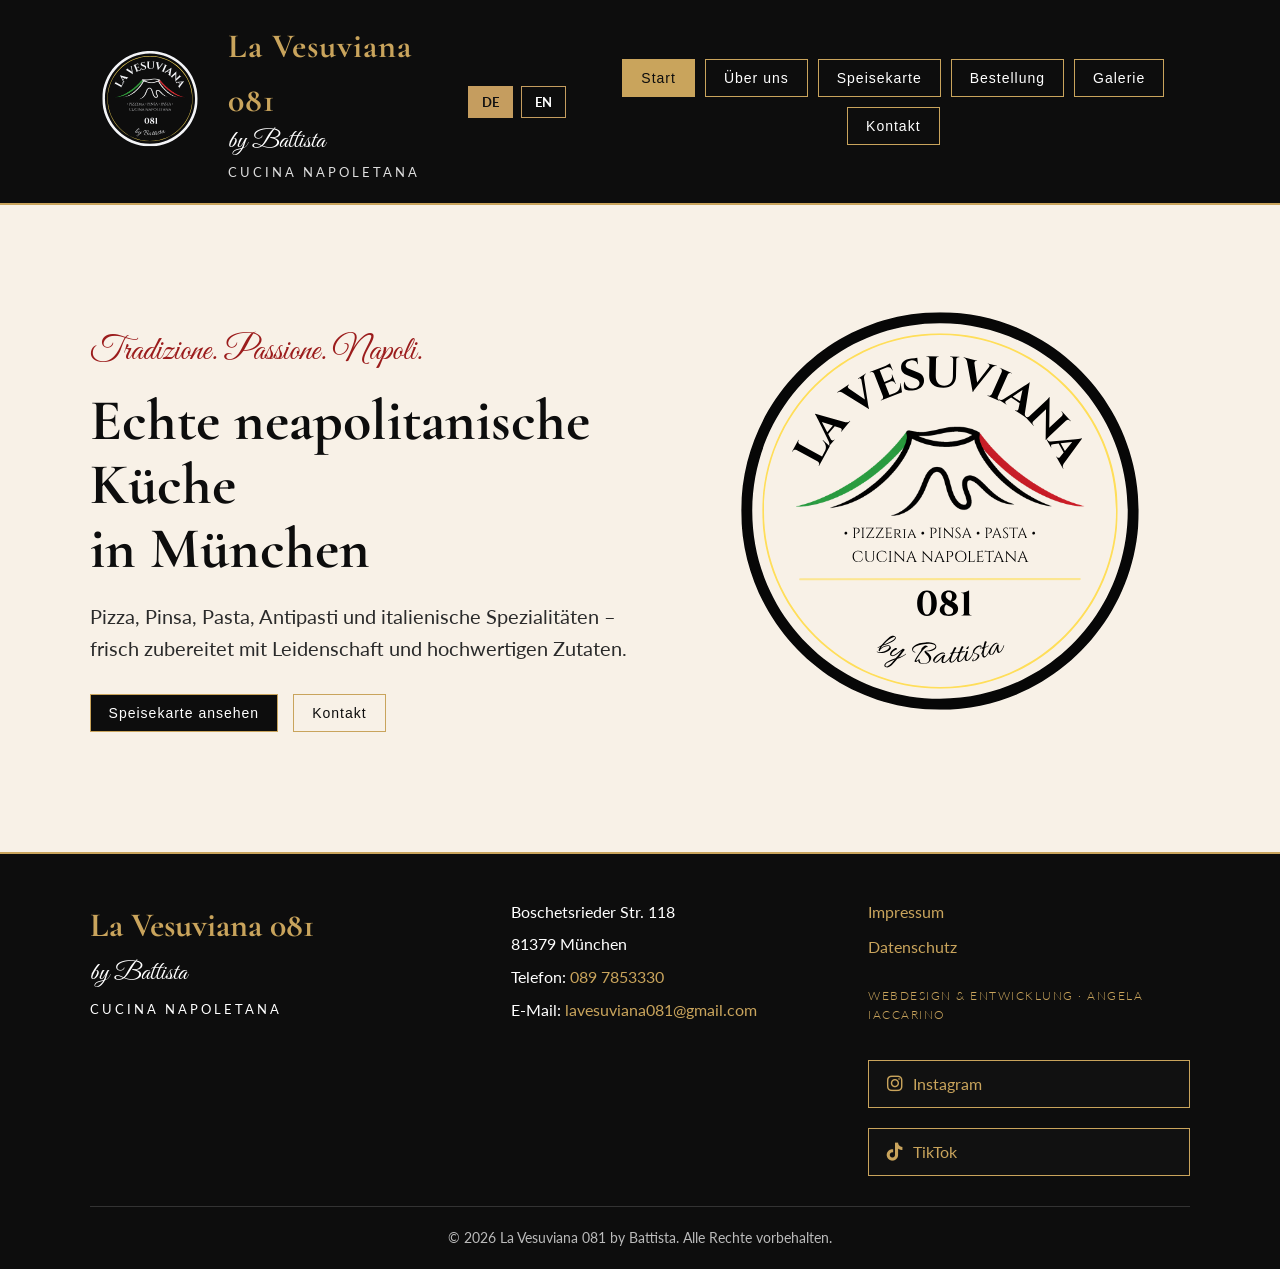
==== WEBSEITE-LA-VESUVIANA-081/index.html @ 52b06040 "Wochenkarte aktualisiert" ====
<!DOCTYPE html>
<html lang="de">

<head>

  <!-- COOKIEBOT -->

  <script id="Cookiebot" src="https://consent.cookiebot.com/uc.js" data-cbid="afaca309-3baf-40ed-9cbe-bd9ccb0b836e"
    data-blockingmode="auto" type="text/javascript">
    </script>

  <!-- SEO / JSON-LD -->

  <script type="application/ld+json">
{
  "@context": "https://schema.org",
  "@type": "Restaurant",

  "name": "La Vesuviana 081 by Battista",

  "url": "https://lavesuviana081.de",

  "image": "https://lavesuviana081.de/logo1.svg",

  "telephone": "+49897853330",

  "email": "lavesuviana081@gmail.com",

  "priceRange": "€€",

  "servesCuisine": [
    "Italienisch",
    "Neapolitanisch",
    "Pizza",
    "Pinsa",
    "Pasta"
  ],

  "address": {
    "@type": "PostalAddress",
    "streetAddress": "Boschetsrieder Str. 118",
    "postalCode": "81379",
    "addressLocality": "München",
    "addressCountry": "DE"
  },

  "sameAs": [
    "https://instagram.com/lavesuviana081",
    "https://www.tiktok.com/@lavesuviana081"
  ]
}
</script>

  <meta property="og:title" content="La Vesuviana 081 by Battista">
  <meta property="og:description" content="Authentische Cucina Napoletana in München.">
  <meta property="og:image" content="https://lavesuviana081.de/logo1.svg">
  <meta property="og:url" content="https://lavesuviana081.de">
  <meta property="og:type" content="website">

  <meta charset="UTF-8">
  <meta name="viewport" content="width=device-width, initial-scale=1.0">

  <title>La Vesuviana 081 by Battista | Cucina Napoletana Pizza & Pinsa in München</title>

  <meta name="description"
    content="La Vesuviana 081 by Battista in München. Neapolitanische Pizza, Pinsa, Pasta, Antipasti, Panini, Burger und italienische Spezialitäten in München Sendling.">

  <link rel="preconnect" href="https://fonts.googleapis.com">
  <link rel="preconnect" href="https://fonts.gstatic.com" crossorigin>
  <link
    href="https://fonts.googleapis.com/css2?family=Cormorant+Garamond:wght@400;500;600;700&family=Great+Vibes&family=Lato:wght@300;400;700&display=swap"
    rel="stylesheet">

  <link rel="stylesheet" href="style.css">
  <link rel="stylesheet" href="https://cdnjs.cloudflare.com/ajax/libs/font-awesome/6.5.1/css/all.min.css">
  <script src="script.js" defer></script>
</head>

<body>

  <!-- HEADER -->
  <header class="site-header">

    <div class="logo-box">
      <img src="logo1.svg" alt="La Vesuviana 081 by Battista Logo" class="logo-image1">

      <div class="logo-text">
        <h1>La Vesuviana 081</h1>
        <span>by Battista</span>
        <p>Cucina Napoletana</p>
      </div>
    </div>

    <!-- SPRACHE -->
    <div class="language-switcher">
      <button class="lang-btn active" data-lang="de">DE</button>
      <button class="lang-btn" data-lang="en">EN</button>
    </div>

    <!-- NAVIGATION -->
    <nav class="main-nav">
      <button class="nav-btn active" data-page="start" data-i18n="navHome">Start</button>
      <button class="nav-btn" data-page="ueber-uns" data-i18n="navAbout">Über uns</button>
      <button class="nav-btn" data-page="speisekarte" data-i18n="navMenu">Speisekarte</button>
      <button class="nav-btn" data-page="bestellung" data-i18n="navOrder">Bestellung</button>
      <button class="nav-btn" data-page="galerie" data-i18n="navGallery">Galerie</button>
      <button class="nav-btn" data-page="kontakt" data-i18n="navContact">Kontakt</button>
    </nav>

  </header>


  <!-- MAIN -->
  <main>

    <!-- START -->
    <section class="page active" id="start">

      <div class="hero">

        <div class="hero-content">

          <p class="hero-small">
            Tradizione. Passione. Napoli.
          </p>

          <h2 data-i18n="heroTitle">
            Echte neapolitanische Küche<br>
            in München
          </h2>

          <p class="hero-text" data-i18n="heroText">
            Pizza, Pinsa, Pasta, Antipasti und italienische Spezialitäten –
            frisch zubereitet mit Leidenschaft und hochwertigen Zutaten.
          </p>

          <div class="hero-buttons">

            <button class="page-link" data-page="speisekarte" data-i18n="viewMenu">
              Speisekarte ansehen
            </button>

            <button class="page-link secondary" data-page="kontakt" data-i18n="contact">
              Kontakt
            </button>

          </div>

        </div>

        <div class="hero-image-box">
          <img src="logo2.svg" alt="La Vesuviana 081 by Battista Logo" class="logo-image2">
        </div>

      </div>

    </section>


    <!-- ÜBER UNS -->
    <section class="page" id="ueber-uns">

      <div class="section-header">
        <p class="section-small">Chi siamo</p>
        <h2 data-i18n="aboutTitle">Über uns</h2>
      </div>

      <div class="text-box">

        <p data-i18n="aboutText1">
          La Vesuviana 081 by Battista steht für authentische neapolitanische Küche
          und echte italienische Gastfreundschaft. Unser Ziel ist es, ein Stück Neapel
          nach München zu bringen.
        </p>

        <p data-i18n="aboutText2">
          Bei uns werden traditionelle Rezepte mit frischen Zutaten und viel Leidenschaft
          zubereitet. Von neapolitanischer Pizza über knusprige Pinsa Romana bis zu Pasta,
          Fischgerichten, Panini und Burgern – jedes Gericht soll ehrlich, frisch und geschmackvoll sein.
        </p>

        <p data-i18n="aboutText3">
          Wir freuen uns darauf, Sie bei uns begrüßen zu dürfen.
        </p>

      </div>

    </section>


    <!-- SPEISEKARTE -->
    <section class="page" id="speisekarte">

      <div class="section-header">

        <p class="section-small">Il nostro menù</p>

        <h2 data-i18n="menuTitle">Speisekarte</h2>

        <a href="speisekarte-de.pdf?v=20260903" target="_blank" class="menu-pdf-btn" data-i18n="menuGerman">
          Speisekarte auf Deutsch
        </a>

        <a href="speisekarte-en.pdf?v=20260903" target="_blank" class="menu-pdf-btn" data-i18n="menuEnglish">
          Menu in English
        </a>

        <a href="speisekarte-woche.pdf?v=20260906" target="_blank" class="menu-pdf-btn" data-i18n="menuWeekly">
          Wochenkarte 
        </a>

        <p data-i18n="menuNotice">
          Alle Preise inkl. gesetzlicher MwSt. Irrtümer und Änderungen vorbehalten.
        </p>

      </div>


      <!-- ALLERGENE -->
      <div class="allergene-box">

        <h3 data-i18n="allergens">Allergene</h3>

        <ul>
          <li><strong>GI</strong> = <span data-i18n="allergenGI">Glutenhaltiges Getreide / Weizen</span></li>
          <li><strong>Ei</strong> = <span data-i18n="allergenEgg">Eier</span></li>
          <li><strong>MI</strong> = <span data-i18n="allergenMilk">Milch und Laktose</span></li>
          <li><strong>Se</strong> = <span data-i18n="allergenSesame">Sesam</span></li>
          <li><strong>So</strong> = <span data-i18n="allergenSoy">Soja</span></li>
          <li><strong>Kr</strong> = <span data-i18n="allergenCrustaceans">Krebstiere</span></li>
          <li><strong>Fi</strong> = <span data-i18n="allergenFish">Fisch</span></li>
          <li><strong>Lu</strong> = <span data-i18n="allergenLupin">Lupinen</span></li>
          <li><strong>Sc</strong> = <span data-i18n="allergenNuts">Schalenfrüchte (Nüsse)</span></li>
          <li><strong>Wt / We</strong> = <span data-i18n="allergenMolluscs">Weichtiere (Mollusken)</span></li>
        </ul>

        <h3 data-i18n="additives">Zusatzstoffe</h3>

        <ul>
          <li><strong>1</strong> = <span data-i18n="additive1">Farbstoff</span></li>
          <li><strong>2</strong> = <span data-i18n="additive2">Konservierungsstoff</span></li>
          <li><strong>3</strong> = <span data-i18n="additive3">Antioxidationsmittel</span></li>
          <li><strong>4</strong> = <span data-i18n="additive4">Geschmacksverstärker</span></li>
          <li><strong>5</strong> = <span data-i18n="additive5">geschwefelt</span></li>
          <li><strong>6</strong> = <span data-i18n="additive6">geschwärzt</span></li>
          <li><strong>7</strong> = <span data-i18n="additive7">gewachst</span></li>
          <li><strong>8</strong> = <span data-i18n="additive8">Phosphat</span></li>
          <li><strong>9</strong> = <span data-i18n="additive9">Süßungsmittel</span></li>
          <li><strong>10</strong> = <span data-i18n="additive10">enthält Phenylalaninquelle</span></li>
        </ul>

        <p data-i18n="allergenNotice">
          Informationen zu Allergenen und Zusatzstoffen erhalten Sie auf Nachfrage bei unserem Personal.
          Kreuzkontaminationen können nicht vollständig ausgeschlossen werden.
        </p>

      </div>

    </section>


    <!-- BESTELLUNG -->
    <section class="page" id="bestellung">

      <div class="section-header">
        <p class="section-small">Ordina ora</p>
        <h2 data-i18n="orderTitle">Bestellung</h2>
      </div>

      <div class="text-box">

        <p data-i18n="orderText">
          Sie möchten Essen bestellen oder vorab reservieren? Rufen Sie uns einfach an.
        </p>

        <div class="contact-buttons">

          <a href="tel:+49897853330" class="contact-btn" data-i18n="callNow">
            Jetzt anrufen
          </a>

          <a href="https://www.ubereats.com/store/la-vesuviana-081-by-battista/lyIp65taWPC4aQrpQs8Z9g?diningMode=PICKUP&ps=1&surfaceName="
            target="_blank" class="uber-btn">

            <i class="fa-solid fa-bag-shopping"></i>
            <span data-i18n="uberOrder">🛵 Jetzt bei Uber Eats bestellen</span>

          </a>

          <a href="" target="_blank" class="wolt-btn">

            <i class="fa-solid fa-bag-shopping"></i>
            <span data-i18n="woltOrder">🛵 Jetzt bei Wolt bestellen (bald verfügbar)</span>

          </a>

          <a href="https://www.lieferando.de/speisekarte/la-vesuviana-081-by-battista" target="_blank"
            class="lieferando-btn">

            <i class="fa-solid fa-bag-shopping"></i>
            <span data-i18n="lieferandoOrder">🛵 Jetzt bei Lieferando bestellen</span>

          </a>

        </div>

      </div>

    </section>


    <!-- GALERIE -->
    <section class="page" id="galerie">

      <div class="section-header">
        <p class="section-small">Galleria</p>
        <h2 data-i18n="galleryTitle">Galerie</h2>
      </div>

      <div class="gallery-grid">

        <div class="gallery-item">
          <img src="WEBSEITE-BILDER/Pane.png" alt="Pane">
        </div>

        <div class="gallery-item">
          <img src="WEBSEITE-BILDER/Innenansicht Lokal1.png" alt="Innenansicht des Lokals">
        </div>

        <div class="gallery-item">
          <img src="WEBSEITE-BILDER/Innenansicht Lokal2.png" alt="Innenansicht des Lokals">
        </div>

        <div class="gallery-item">
          <img src="WEBSEITE-BILDER/Außenansicht Lokal.png" alt="Außenansicht des Lokals">
        </div>

        <div class="gallery-item">
          <img src="WEBSEITE-BILDER/Kartoffelsuppe.png" alt="Kartoffelsuppe">
        </div>

        <div class="gallery-item">
          <img src="WEBSEITE-BILDER/Margherita.png" alt="Margherita">
        </div>

        <div class="gallery-item">
          <img src="WEBSEITE-BILDER/Pizza Aniello.png" alt="Pizza Aniello">
        </div>

        <div class="gallery-item">
          <img src="WEBSEITE-BILDER/Pizza Bufalina.png" alt="Pizza Bufalina">
        </div>

        <div class="gallery-item">
          <img src="WEBSEITE-BILDER/Corno Pizza.png" alt="Corno Pizza">
        </div>

        <div class="gallery-item">
          <img src="WEBSEITE-BILDER/Pinsa Parmigiana.png" alt="Pinsa Parmigiana">
        </div>

        <div class="gallery-item">
          <img src="WEBSEITE-BILDER/Pinsa Pollo.png" alt="Pinsa Pollo">
        </div>

        <div class="gallery-item">
          <img src="WEBSEITE-BILDER/Pinsa Vitello Tonnato.png" alt="Pinsa Vitello Tonnato">
        </div>

        <div class="gallery-item">
          <img src="WEBSEITE-BILDER/Parmigiana.png" alt="Parmigiana">
        </div>

        <div class="gallery-item">
          <img src="WEBSEITE-BILDER/Penne Emiliana.png" alt="Penne Emiliana">
        </div>

        <div class="gallery-item">
          <img src="WEBSEITE-BILDER/Penne Carbonara.png" alt="Penne Carbonara">
        </div>

      </div>

    </section>


    <!-- KONTAKT -->
    <section class="page" id="kontakt">

      <div class="section-header">
        <p class="section-small">Contatto</p>
        <h2 data-i18n="contactTitle">Kontakt</h2>
      </div>

      <div class="contact-grid">

        <div class="contact-card1">

          <h3 data-i18n="address">Adresse</h3>

          <p>
            La Vesuviana 081 by Battista<br>
            Boschetsrieder Str. 118<br>
            81379 München
          </p>

        </div>


        <div class="contact-card2">

          <h3 data-i18n="contact">Kontakt</h3>

          <p>
            <span data-i18n="phone">Telefon:</span>
            <a href="tel:+49897853330">089 7853330</a>
            <br>

            E-Mail:
            <a href="mailto:lavesuviana081@gmail.com">
              lavesuviana081@gmail.com
            </a>
          </p>

        </div>


        <div class="contact-card3">

          <h3 data-i18n="openingHours">Öffnungszeiten</h3>

          <div class="zeiten-container">

            <!-- SOMMERZEIT -->
            <div class="sommerzeit">

              <h4 data-i18n="summerHours">
                Sommerzeit vom 01.06.-31.08
              </h4>

              <p data-i18n="summerSchedule">
                Montag 10:00 – 22:00 Uhr<br>
                Dienstag 10:00 – 22:00 Uhr<br>
                Mittwoch 10:00 – 22:00 Uhr<br>
                Donnerstag 10:00 – 22:00 Uhr<br>
                Freitag 10:00 – 22:00 Uhr<br>
                Samstag Geschlossen<br>
                Sonntag 10:00 – 22:00 Uhr
              </p>

            </div>


            <!-- WINTERZEIT -->
            <div class="winterzeit">

              <h4 data-i18n="winterHours">
                Winterzeit vom 01.09.-31.05
              </h4>

              <p data-i18n="winterSchedule">
                Montag 11:00 – 22:00 Uhr<br>
                Dienstag Geschlossen<br>
                Mittwoch 11:00 – 22:00 Uhr<br>
                Donnerstag 11:00 – 22:00 Uhr<br>
                Freitag 11:00 – 22:00 Uhr<br>
                Samstag 11:00 – 22:00 Uhr<br>
                Sonntag 11:00 – 22:00 Uhr
              </p>

            </div>

          </div>


          <!-- KÜCHENZEIT -->
          <h5 data-i18n="kitchenUntil">
            Küche bis 21:30 Uhr
          </h5>

        </div>

        <!-- CONTACT-GRID SCHLIESSEN -->
      </div>


      <!-- GOOGLE MAPS -->
      <div class="map-box">

        <iframe
          src="https://www.google.com/maps/embed?pb=!1m18!1m12!1m3!1d10658.274210104642!2d11.509007434221727!3d48.0992670721347!2m3!1f0!2f0!3f0!3m2!1i1024!2i768!4f13.1!3m3!1m2!1s0x479dd927e42485ad%3A0x3d0545deb4e6f1f1!2sBoschetsrieder%20Str.%20118%2C%2081379%20M%C3%BCnchen!5e0!3m2!1sde!2sde!4v1778973781495!5m2!1sde!2sde"
          allowfullscreen="" loading="lazy" referrerpolicy="no-referrer-when-downgrade">
        </iframe>

      </div>

    </section>

  </main>


  <!-- FOOTER -->
  <footer class="site-footer">
    <div class="footer-content">

      <div class="footer-brand">
        <h3>La Vesuviana 081</h3>
        <p>by Battista</p>
        <span>Cucina Napoletana</span>
      </div>

      <div class="footer-info">
        <p>Boschetsrieder Str. 118</p>
        <p>81379 München</p>

        <p> <span data-i18n="phone">Telefon:</span>
          <a href="tel:+49897853330">089 7853330</a>
        </p>

        <p> E-Mail: <a href="mailto:lavesuviana081@gmail.com"> lavesuviana081@gmail.com </a>
        </p>

      </div>

      <div class="footer-links">
        <a href="impressum.html" class="footer-link" data-i18n="legalNotice"> Impressum </a>

        <a href="datenschutz.html" class="footer-link" data-i18n="privacy"> Datenschutz </a>

        <p class="website-credit" data-i18n="websiteCredit"> Webdesign & Entwicklung · Angela Iaccarino</p>

        <a href="https://instagram.com/lavesuviana081" target="_blank" class="social-btn"> <i
            class="fa-brands fa-instagram"></i> Instagram </a>

        <a href="https://www.tiktok.com/@lavesuviana081" target="_blank" class="social-btn"> <i
            class="fa-brands fa-tiktok"></i> TikTok </a>
      </div>

    </div>

    <div class="footer-bottom">

      <p data-i18n="copyright">
        © 2026 La Vesuviana 081 by Battista. Alle Rechte vorbehalten.
      </p>

    </div>

  </footer>

</body>

</html>
---- WEBSEITE-LA-VESUVIANA-081/style.css ----
* {
  margin: 0;
  padding: 0;
  box-sizing: border-box;
}

:root {
  --black: #0d0d0d;
  --dark: #171717;
  --white: #ffffff;
  --cream: #f8f1e7;
  --gold: #c9a45c;
  --red: #9b1c1c;
  --green: #1f5c3a;
  --text: #2b2b2b;
  --gray: #777;
}

body {
  font-family: "Lato", sans-serif;
  background: var(--cream);
  color: var(--text);
  line-height: 1.6;
}

/* HEADER */
.site-header {
  background: var(--black);
  color: var(--white);
  padding: 20px 7%;
  display: flex;
  justify-content: space-between;
  align-items: center;
  gap: 30px;
  border-bottom: 2px solid var(--gold);
}

.logo-box {
  display: flex;
  align-items: center;
  gap: 18px;
}

.logo-image1 {
  width: 120px;
  height: auto;
}

.logo-image2 {
  width: 500px;
  height: auto;
}


.logo-text h1 {
  font-family: "Cormorant Garamond", serif;
  font-size: 34px;
  letter-spacing: 1px;
  color: var(--gold);
}

.logo-text span {
  font-family: "Great Vibes", cursive;
  font-size: 26px;
  display: block;
  margin-top: -8px;
}

.logo-text p {
  font-size: 13px;
  text-transform: uppercase;
  letter-spacing: 3px;
  color: #ddd;
}

/* NAV */
.main-nav {
  display: flex;
  flex-wrap: wrap;
  gap: 10px;
  justify-content: center;
}

.nav-btn,
.page-link {
  border: 1px solid var(--gold);
  background: transparent;
  color: var(--white);
  padding: 10px 18px;
  cursor: pointer;
  font-size: 14px;
  letter-spacing: 1px;
  transition: 0.3s;
}

.nav-btn:hover,
.nav-btn.active,
.page-link:hover {
  background: var(--gold);
  color: var(--black);
}

/* SEITEN */
.page {
  display: none;
  padding: 70px 7%;
  min-height: 70vh;
}

.page.active {
  display: block;
}

/* HERO */
.hero {
  display: grid;
  grid-template-columns: 1.2fr 0.8fr;
  align-items: center;
  gap: 50px;
}

.hero-small,
.section-small {
  font-family: "Great Vibes", cursive;
  font-size: 34px;
  color: var(--red);
}

.hero h2,
.section-header h2 {
  font-family: "Cormorant Garamond", serif;
  font-size: 58px;
  line-height: 1.1;
  color: var(--black);
  margin: 10px 0 20px;
}

.hero-text {
  font-size: 20px;
  max-width: 650px;
  margin-bottom: 30px;
}

.hero-buttons {
  display: flex;
  gap: 15px;
  flex-wrap: wrap;
}

.page-link {
  background: var(--black);
  text-decoration: none;
}

.page-link.secondary {
  background: transparent;
  color: var(--black);
}

.page-link.secondary:hover {
  color: var(--black);
}

.hero-image-box {
  text-align: center;
}

.hero-logo {
  max-width: 360px;
  width: 100%;
}

/* SECTION */
.section-header {
  text-align: center;
  margin-bottom: 45px;
}

.section-header p {
  max-width: 750px;
  margin: 0 auto;
}

.text-box {
  max-width: 850px;
  margin: 0 auto;
  background: var(--white);
  padding: 35px;
  border-left: 5px solid var(--gold);
  box-shadow: 0 10px 30px rgba(0, 0, 0, 0.08);
}

.text-box p {
  margin-bottom: 18px;
  font-size: 18px;
}

.menu-note {
  max-width: 1050px;
  margin: -20px auto 45px;
  padding: 18px 25px;
  background: var(--dark);
  color: var(--white);
  border-left: 5px solid var(--gold);
}

.menu-pdf-btn {
  display: inline-block;
  margin-top: 20px;
  padding: 12px 22px;
  background: var(--gold);
  color: #000;
  text-decoration: none;
  font-weight: bold;
  border-radius: 6px;
}

.menu-pdf-btn:hover {
  background: #fff;
}


/* ALLERGENE */
.allergene-box {
  max-width: 1050px;
  margin: 50px auto;
  background: var(--black);
  color: var(--white);
  padding: 35px;
  border-top: 4px solid var(--gold);
}

.allergene-box h3 {
  font-family: "Cormorant Garamond", serif;
  color: var(--gold);
  font-size: 32px;
  margin: 20px 0 15px;
}

.allergene-box ul {
  list-style: none;
  columns: 2;
  margin-bottom: 20px;
}

.allergene-box li {
  margin-bottom: 8px;
}

.allergene-box p {
  color: #ddd;
  margin-top: 20px;
}

/* BESTELLUNG */
.contact-buttons {
  display: flex;
  gap: 15px;
  flex-wrap: wrap;
  margin: 25px 0;
}

.contact-btn {
  background: var(--black);
  color: var(--white);
  padding: 12px 22px;
  text-decoration: none;
  border: 1px solid var(--gold);
  transition: 0.3s;
}

.contact-btn:hover {
  background: var(--gold);
  color: var(--black);
}

.contact-btn.secondary {
  background: var(--green);
}

.notice {
  color: var(--red);
  font-size: 14px;
}

/* UBER EATS BUTTON */

.uber-btn {
  display: inline-flex;
  align-items: center;
  gap: 12px;

  margin-top: 20px;

  padding: 14px 24px;

  background: #06c167;

  color: white;

  text-decoration: none;

  font-weight: bold;

  border-radius: 6px;

  transition: 0.3s;
}

.uber-btn:hover {
  transform: translateY(-2px);

  background: #04a85a;
}

.uber-btn i {
  font-size: 14px;
}

/* WOLT BUTTON */

.wolt-btn {
  display: inline-flex;
  align-items: center;
  gap: 12px;

  margin-top: 20px;

  padding: 14px 24px;

  background: #4cb8e0;

  color: white;

  text-decoration: none;

  font-weight: bold;

  border-radius: 6px;

  transition: 0.3s;
}

.wolt-btn:hover {
  transform: translateY(-2px);

  background: #4cb8e0;
}

.wolt-btn i {
  font-size: 14px;
}

/* LIEFERANDO BUTTON */

.lieferando-btn {
  display: inline-flex;
  align-items: center;
  gap: 12px;

  margin-top: 20px;

  padding: 14px 24px;

  background: #ed8536;

  color: white;

  text-decoration: none;

  font-weight: bold;

  border-radius: 6px;

  transition: 0.3s;
}

.lieferando-btn:hover {
  transform: translateY(-2px);

  background: #ed8536;
}

.lieferando-btn i {
  font-size: 14px;
}

/* GALERIE */


.gallery-grid {
  max-width: 1200px;
  margin: 0 auto;

  display: grid;
  grid-template-columns: repeat(3, 1fr);
  gap: 20px;
}

.gallery-item {
  width: 100%;
  aspect-ratio: 1 / 1;
  overflow: hidden;

  border: 2px solid var(--gold);
  background: #000;
}

.gallery-item img {
  width: 100%;
  height: 100%;

  object-fit: cover;
  display: block;
}

.gallery-item:hover img {
  transform: scale(1.05);
  transition: 0.4s;
}

/* Tablet */
@media (max-width: 900px) {
  .gallery-grid {
    grid-template-columns: repeat(2, 1fr);
  }
}

/* Handy */
@media (max-width: 600px) {
  .gallery-grid {
    grid-template-columns: 1fr;
  }
}

/* MOBILE */

@media (max-width: 700px) {

  .gallery-grid {
    grid-template-columns: 1fr;
  }

  .gallery-item img {
    height: 260px;
  }

}

/* Kontakt */

.contact-grid {
  max-width: 1200px;
  margin: 0 auto;

  display: grid;

  /* Adresse | Kontakt | Öffnungszeiten */
  grid-template-columns: 0.8fr 0.8fr 1.6fr;

  gap: 25px;
  align-items: start;
}


/* Kontakt-Karten */

.contact-card1,
.contact-card2,
.contact-card3 {
  background: var(--white);

  text-align: center;

  padding: 35px 25px;

  border-top: 4px solid var(--gold);
  border-bottom: 4px solid var(--gold);

  box-shadow: 0 8px 25px rgba(0, 0, 0, 0.08);
}


/* Adresse und Kontakt etwas kürzer */

.contact-card1,
.contact-card2 {
  padding: 22px 25px;
  align-self: start;
}


/* Überschriften */

.contact-card1 h3,
.contact-card2 h3,
.contact-card3 h3 {
  font-family: "Cormorant Garamond", serif;
  font-size: 48px;
  color: var(--red);
  margin-bottom: 12px;
  text-align: center;
}


/* Links*/

.contact-card1 a,
.contact-card2 a,
.contact-card3 a {
  color: var(--black);
  text-decoration: none;
}


/* ADRESSE & KONTAKT */

.contact-card1 p,
.contact-card2 p {
  text-align: center;

  padding: 5px 0;

  border-bottom: 1px solid rgba(0, 0, 0, 0.08);
}


/* ÖFFNUNGSZEITEN */

/* Sommer und Winter nebeneinander */

.zeiten-container {
  display: flex;
  gap: 40px;
  align-items: flex-start;
  justify-content: space-between;
}


/* Beide Bereiche gleich breit */

.sommerzeit,
.winterzeit {
  flex: 1;

  min-width: 0;

  text-align: left;
}


/* Überschriften Sommer / Winter */

.sommerzeit h4,
.winterzeit h4 {
  margin-bottom: 10px;
  text-align: left;
  font-size: 20px;
}


/* Öffnungszeiten */

.sommerzeit p,
.winterzeit p {
  text-align: left;
  line-height: 1.8;
  font-size: 14px;
}

.contact-card3 h5 {
  font-size: 16px;
  color: var(--red);
  margin-top: 20px;
  text-align: center;
}

/* TABLET / HANDY */

@media (max-width: 900px) {

  .contact-grid {
    grid-template-columns: 1fr;
  }

  .contact-card1,
  .contact-card2,
  .contact-card3 {
    width: 100%;
  }

}


/* Auf kleinen Handys Sommer/Winter untereinander */

@media (max-width: 600px) {

  .zeiten-container {
    flex-direction: column;

    gap: 25px;
  }

  .sommerzeit,
  .winterzeit {
    width: 100%;
  }

  .contact-card1 h3,
  .contact-card2 h3,
  .contact-card3 h3 {
    font-size: 38px;
  }

}

/* GOOGLE MAPS */

.map-box {
  width: 100%;
  max-width: 1200px;
  height: 400px;
  margin: 40px auto 0;
  overflow: hidden;
}

.map-box iframe {
  display: block;
  width: 100% !important;
  max-width: none !important;
  height: 400px !important;
  border: 0 !important;
}

/* FOOTER */
.site-footer {
  background: var(--black);
  color: var(--white);
  padding: 45px 7% 20px;
  border-top: 2px solid var(--gold);
}

.footer-content {
  display: grid;
  grid-template-columns: 1.2fr 1fr 1fr;
  gap: 35px;
  margin-bottom: 30px;
}

.footer-brand h3 {
  font-family: "Cormorant Garamond", serif;
  color: var(--gold);
  font-size: 34px;
}

.footer-brand p {
  font-family: "Great Vibes", cursive;
  font-size: 26px;
}

.footer-brand span {
  letter-spacing: 3px;
  text-transform: uppercase;
  font-size: 13px;
}

.footer-info p {
  margin-bottom: 7px;
}

.footer-info a,
.footer-links a {
  color: var(--gold);
  text-decoration: none;
}

.footer-links {
  display: flex;
  flex-direction: column;
  gap: 10px;
}

.footer-bottom {
  text-align: center;
  padding-top: 20px;
  border-top: 1px solid #333;
  color: #bbb;
  font-size: 14px;
}

.website-credit {
  margin: 16px 0;
  font-family: "Lato", sans-serif;
  font-size: 12px;
  font-weight: 300;
  color: var(--gold);
  letter-spacing: 1.5px;
  text-transform: uppercase;

}

/* RESPONSIVE */
@media (max-width: 900px) {
  .site-header {
    flex-direction: column;
    text-align: center;
  }

  .logo-box {
    flex-direction: column;
  }

  .hero {
    grid-template-columns: 1fr;
    text-align: center;
  }

  .hero h2,
  .section-header h2 {
    font-size: 42px;
  }

  .hero-buttons {
    justify-content: center;
  }

  .contact-grid,
  .footer-content,
  .gallery-grid {
    grid-template-columns: 1fr;
  }

  .allergene-box ul {
    columns: 1;
  }
}

@media (max-width: 600px) {
  .page {
    padding: 45px 5%;
  }

  .logo-text h1 {
    font-size: 28px;
  }

  .main-nav {
    width: 100%;
  }

  .nav-btn {
    width: 100%;
  }

  .hero h2,
  .section-header h2 {
    font-size: 34px;
  }

  .hero-text {
    font-size: 17px;
  }

  .menu-category {
    padding: 22px;
  }

  .menu-item {
    flex-direction: column;
    gap: 8px;
  }

  .menu-item span {
    font-size: 17px;
  }
}

/* MOBILE FIX */

@media (max-width: 768px) {

  html,
  body {
    width: 100%;
    overflow-x: hidden;
  }

  body {
    margin: 0;
  }

  .site-header {
    width: 100%;
    padding: 30px 20px;
    text-align: center;
  }

  .logo-box {
    width: 100%;
    flex-direction: column;
    align-items: center;
  }

  .logo-image1,
  .logo-image,
  .logo-img {
    width: 120px;
    max-width: 120px;
    height: auto;
  }

  .logo-text h1 {
    font-size: 32px;
    text-align: center;
  }

  .logo-text p {
    font-size: 14px;
    letter-spacing: 4px;
  }

  .main-nav {
    width: 100%;
    display: flex;
    flex-direction: column;
    gap: 12px;
    margin-top: 25px;
  }

  .nav-btn {
    width: 100%;
    max-width: 360px;
    margin: 0 auto;
    padding: 14px 20px;
  }

  .page {
    width: 100%;
    padding: 45px 20px;
  }

  .hero {
    grid-template-columns: 1fr;
    text-align: center;
  }

  .hero h2,
  .section-header h2 {
    font-size: 36px;
    line-height: 1.2;
    max-width: 100%;
  }

  .hero-small,
  .section-small {
    font-size: 32px;
  }

  .hero-text {
    font-size: 17px;
  }

  .hero-buttons {
    justify-content: center;
    flex-direction: column;
    align-items: center;
    width: 100%;
  }

  .page-link,
  .nav-btn {
    width: 90%;
    max-width: 340px;
    text-align: center;
  }

  .hero-logo,
  .start-image {
    width: 100%;
    max-width: 280px;
    height: auto;
    margin: 30px auto 0;
    display: block;
  }

  .site-footer {
    width: 100%;
    padding: 40px 20px 25px;
  }

  .footer-content {
    grid-template-columns: 1fr;
    text-align: left;
  }

  .footer-brand,
  .footer-info,
  .footer-links {
    width: 100%;
  }

  .social-btn {
    width: 100%;
    justify-content: center;
  }

  img {
    max-width: 100%;
    height: auto;
  }

}

/* SOCIAL BUTTONS */

.social-btn {
  display: inline-flex;
  align-items: center;
  gap: 10px;

  padding: 10px 18px;

  background: #111;
  color: white;

  text-decoration: none;

  border: 1px solid var(--gold);

  transition: 0.3s;

  margin-top: 10px;
}

.social-btn:hover {
  background: var(--gold);
  color: black;
}

.social-btn i {
  font-size: 18px;
}

/* IMPRESSUM & DATENSCHUTZ */

.legal-page {
  max-width: 950px;
  margin: 70px auto;
  padding: 50px;
  background: #ffffff;
  color: var(--text);
  border-top: 5px solid var(--gold);
  box-shadow: 0 12px 35px rgba(0, 0, 0, 0.10);
}

.legal-page h1 {
  font-family: "Cormorant Garamond", serif;
  font-size: 52px;
  color: var(--black);
  margin-bottom: 35px;
}

.legal-page h2 {
  font-family: "Cormorant Garamond", serif;
  font-size: 30px;
  color: var(--red);
  margin-top: 35px;
  margin-bottom: 12px;
}

.legal-page p {
  font-size: 17px;
  line-height: 1.8;
  margin-bottom: 18px;
}

.legal-page a {
  display: inline-block;
  margin-top: 30px;
  color: var(--red);
  font-weight: 700;
  text-decoration: none;
  border-bottom: 1px solid var(--red);
}

.legal-page a:hover {
  color: var(--gold);
  border-bottom-color: var(--gold);
}

/* MOBILE */

@media (max-width: 700px) {
  .legal-page {
    margin: 30px 15px;
    padding: 30px 22px;
  }

  .legal-page h1 {
    font-size: 38px;
  }

  .legal-page h2 {
    font-size: 25px;
  }

  .legal-page p {
    font-size: 16px;
  }
}

/*QR-CODE SPEISEKARTE / SPRACHAUSWAHL */

.menu-language-page {
  min-height: 100vh;
  background: var(--cream);
  display: flex;
  align-items: center;
  justify-content: center;
  padding: 40px 20px;
}

.menu-language-box {
  width: 100%;
  max-width: 520px;
  background: var(--white);
  text-align: center;
  padding: 45px 35px;
  border-top: 5px solid var(--gold);
  box-shadow: 0 12px 35px rgba(0, 0, 0, 0.10);
}

.menu-language-logo {
  width: 180px;
  max-width: 60%;
  height: auto;
  margin-bottom: 20px;
}

.menu-language-small {
  font-family: "Great Vibes", cursive;
  font-size: 34px;
  color: var(--red);
  margin-bottom: 5px;
}

.menu-language-box h1 {
  font-family: "Cormorant Garamond", serif;
  font-size: 48px;
  color: var(--black);
  margin-bottom: 15px;
}

.menu-language-description {
  font-size: 17px;
  color: var(--gray);
  margin-bottom: 35px;
}

.language-button {
  display: flex;
  align-items: center;
  justify-content: center;
  gap: 12px;

  width: 100%;
  padding: 17px 20px;
  margin: 15px 0;

  background: var(--black);
  color: var(--white);

  border: 1px solid var(--gold);
  border-radius: 6px;

  text-decoration: none;

  font-family: "Cormorant Garamond", serif;
  font-size: 22px;
  font-weight: 600;

  transition: 0.3s;
}

.language-button:hover {
  background: var(--gold);
  color: var(--black);
}

.language-flag {
  font-size: 24px;
}

.menu-home-link {
  display: inline-block;
  margin-top: 25px;

  color: var(--red);
  font-weight: 700;
  text-decoration: none;
  border-bottom: 1px solid var(--red);
}

.menu-home-link:hover {
  color: var(--gold);
  border-bottom-color: var(--gold);
}

.menu-language-footer {
  margin-top: 35px;
  padding-top: 20px;
  border-top: 1px solid #ddd;

  font-family: "Cormorant Garamond", serif;
  color: var(--gray);
  font-size: 14px;
  letter-spacing: 1px;
}


/* HANDY */

@media (max-width: 600px) {

  .menu-language-page {
    padding: 20px 15px;
  }

  .menu-language-box {
    padding: 35px 20px;
  }

  .menu-language-logo {
    width: 150px;
  }

  .menu-language-small {
    font-size: 30px;
  }

  .menu-language-box h1 {
    font-size: 38px;
  }

  .menu-language-description {
    font-size: 16px;
  }

  .language-button {
    padding: 17px 15px;
    font-size: 20px;
  }
}

/* Sprachauswahl */

.language-switcher {
  display: flex;
  justify-content: center;
  align-items: center;
  gap: 8px;
  margin: 15px 0;
}

.lang-btn {
  min-width: 45px;
  padding: 7px 12px;

  border: 1px solid rgb(197, 157, 95);
  background: transparent;

  color: white;

  font-family: "Lato", sans-serif;
  font-size: 13px;
  font-weight: 700;

  cursor: pointer;

  transition: 0.3s ease;
}

.lang-btn:hover,
.lang-btn.active {
  background: rgb(197, 157, 95);
  color: #111;
}


/* Beim Navigieren direkt richtig positionieren */

.page {
  scroll-margin-top: 20px;
}


/* HANDY */

@media (max-width: 768px) {

  .language-switcher {
    margin: 12px 0 18px;
  }

  .lang-btn {
    min-width: 50px;
    padding: 9px 14px;
  }

}
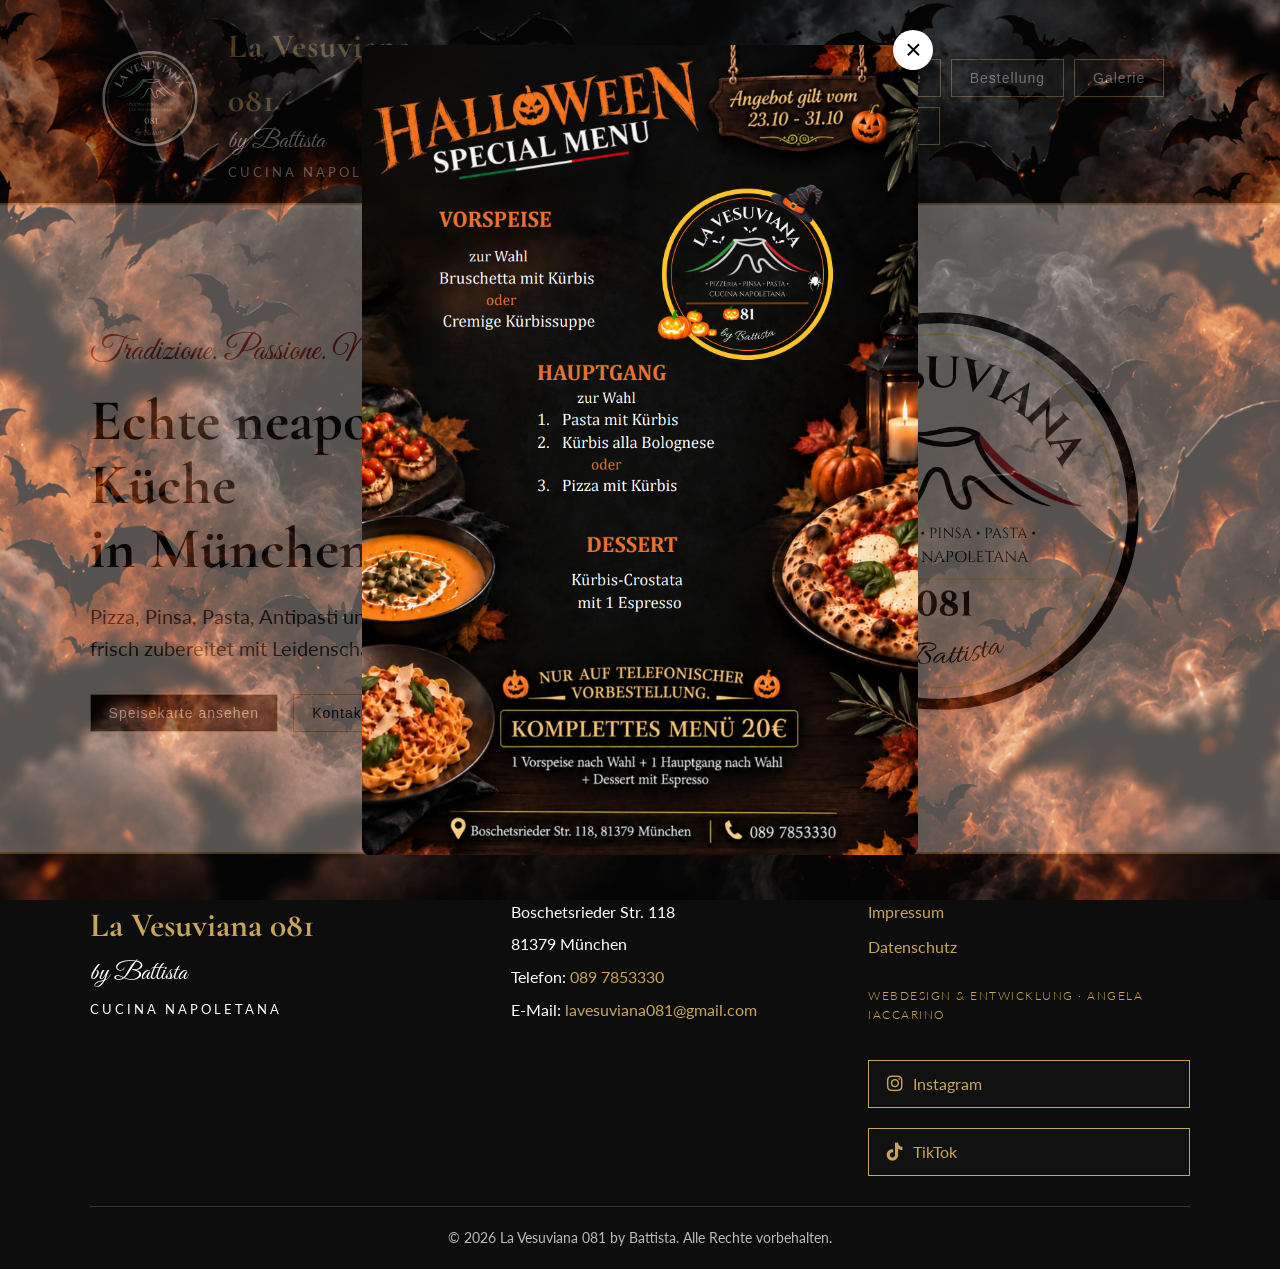
==== commit b207d7f6: "Halloween-Flyer und Speisekarte aktualisiert" ====
--- a/WEBSEITE-LA-VESUVIANA-081/index.html
+++ b/WEBSEITE-LA-VESUVIANA-081/index.html
@@ -77,6 +77,25 @@
 </head>
 
 <body>
+  <!-- Halloween Popup -->
+
+  <div id="flyerPopup" class="flyer-popup">
+
+    <!-- Halloween Hintergrundbild -->
+    <div class="halloween-background"></div>
+
+    <!-- Flyer -->
+    <div class="flyer-popup-content">
+
+      <button id="closeFlyer" class="flyer-close">
+        &times;
+      </button>
+
+      <img src="halloween-flyer.png" alt="Halloween Kürbis-Menü bei La Vesuviana 081">
+
+    </div>
+
+  </div>
 
   <!-- HEADER -->
   <header class="site-header">
@@ -197,16 +216,16 @@
 
         <h2 data-i18n="menuTitle">Speisekarte</h2>
 
-        <a href="speisekarte-de.pdf?v=20260903" target="_blank" class="menu-pdf-btn" data-i18n="menuGerman">
+        <a href="speisekarte-de.pdf?v=20260914" target="_blank" class="menu-pdf-btn" data-i18n="menuGerman">
           Speisekarte auf Deutsch
         </a>
 
-        <a href="speisekarte-en.pdf?v=20260903" target="_blank" class="menu-pdf-btn" data-i18n="menuEnglish">
+        <a href="speisekarte-en.pdf?v=20260914" target="_blank" class="menu-pdf-btn" data-i18n="menuEnglish">
           Menu in English
         </a>
 
-        <a href="speisekarte-woche.pdf?v=20260906" target="_blank" class="menu-pdf-btn" data-i18n="menuWeekly">
-          Wochenkarte 
+        <a href="speisekarte-woche.pdf?v=20260927" target="_blank" class="menu-pdf-btn" data-i18n="menuWeekly">
+          Wochenkarte
         </a>
 
         <p data-i18n="menuNotice">
@@ -548,6 +567,7 @@
 
   </footer>
 
+
 </body>
 
 </html>
--- a/WEBSEITE-LA-VESUVIANA-081/style.css
+++ b/WEBSEITE-LA-VESUVIANA-081/style.css
@@ -989,7 +989,7 @@
   border-bottom-color: var(--gold);
 }
 
-/* MOBILE */
+/* Handy */
 
 @media (max-width: 700px) {
   .legal-page {
@@ -1208,4 +1208,160 @@
     padding: 9px 14px;
   }
 
+}
+/* ==================================
+   HALLOWEEN FLYER POPUP
+   ================================== */
+
+.flyer-popup {
+    position: fixed;
+    inset: 0;
+
+    display: flex;
+    justify-content: center;
+    align-items: center;
+
+    background: rgba(0, 0, 0, 0.15);
+
+    overflow: hidden;
+    z-index: 9999;
+
+    animation: popupFade 0.5s ease;
+}
+
+
+/* ==================================
+   HALLOWEEN HINTERGRUND
+   ================================== */
+
+.halloween-background {
+    position: absolute;
+    inset: 0;
+
+    background-image: url("halloween-background.png");
+    background-size: cover;
+    background-position: center;
+    background-repeat: no-repeat;
+
+    opacity: 0.60;
+
+    z-index: 1;
+}
+
+
+/* ==================================
+   FLYER
+   ================================== */
+
+.flyer-popup-content {
+    position: relative;
+
+    z-index: 3;
+
+    max-width: 90vw;
+    max-height: 90vh;
+
+    animation: flyerAppear 0.7s ease;
+}
+
+
+.flyer-popup-content img {
+    display: block;
+
+    max-width: 90vw;
+    max-height: 90vh;
+
+    width: auto;
+    height: auto;
+
+    object-fit: contain;
+
+    border-radius: 8px;
+}
+
+
+/* ==================================
+   SCHLIESSEN BUTTON
+   ================================== */
+
+.flyer-close {
+    position: absolute;
+
+    top: -15px;
+    right: -15px;
+
+    width: 40px;
+    height: 40px;
+
+    border: none;
+    border-radius: 50%;
+
+    background: white;
+    color: black;
+
+    font-size: 28px;
+    line-height: 40px;
+
+    cursor: pointer;
+
+    z-index: 5;
+}
+
+
+/* ==================================
+   ANIMATIONEN
+   ================================== */
+
+@keyframes popupFade {
+
+    from {
+        opacity: 0;
+    }
+
+    to {
+        opacity: 1;
+    }
+}
+
+
+@keyframes flyerAppear {
+
+    from {
+        opacity: 0;
+        transform: scale(0.85);
+    }
+
+    to {
+        opacity: 1;
+        transform: scale(1);
+    }
+}
+
+
+/* ==================================
+   HANDY
+   ================================== */
+
+@media (max-width: 600px) {
+
+    .flyer-popup-content {
+        max-width: 92vw;
+        max-height: 85vh;
+    }
+
+    .flyer-popup-content img {
+        max-width: 92vw;
+        max-height: 85vh;
+    }
+
+    .flyer-close {
+        top: -12px;
+        right: -8px;
+
+        width: 36px;
+        height: 36px;
+
+        font-size: 24px;
+        line-height: 36px;
+    }
 }
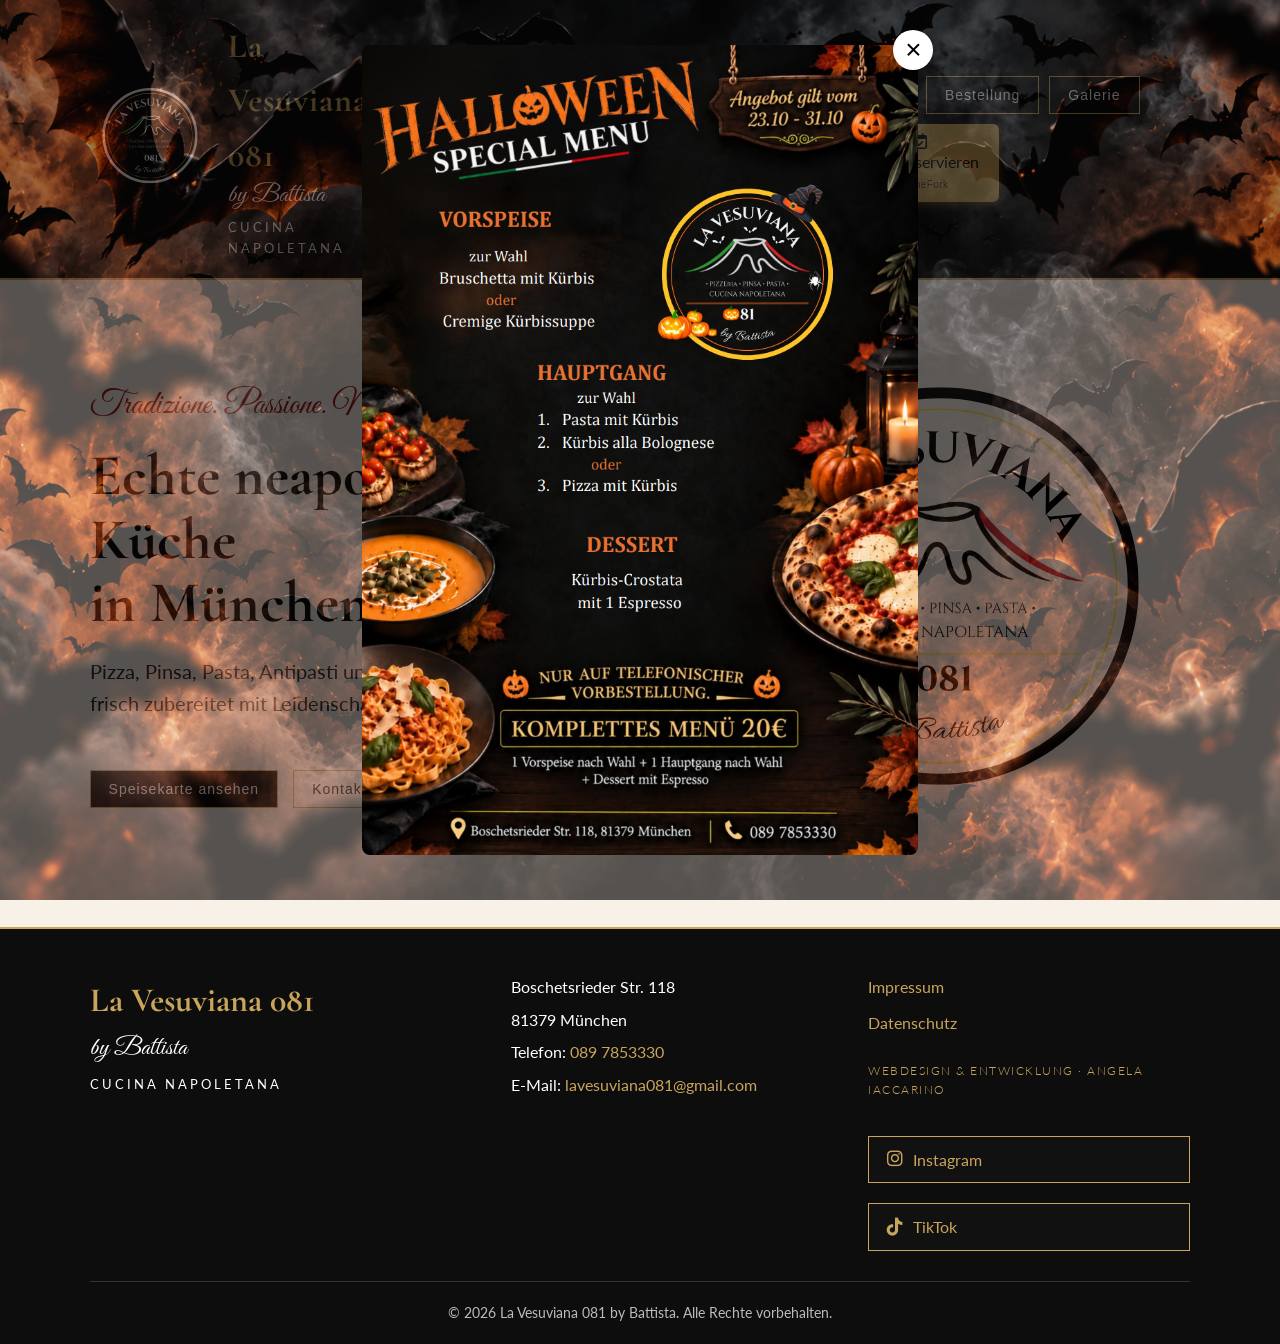
==== commit 67c23fda: "Tischreservierung hinzugefügt" ====
--- a/WEBSEITE-LA-VESUVIANA-081/index.html
+++ b/WEBSEITE-LA-VESUVIANA-081/index.html
@@ -124,6 +124,17 @@
       <button class="nav-btn" data-page="bestellung" data-i18n="navOrder">Bestellung</button>
       <button class="nav-btn" data-page="galerie" data-i18n="navGallery">Galerie</button>
       <button class="nav-btn" data-page="kontakt" data-i18n="navContact">Kontakt</button>
+      <a href="https://widget.thefork.com/de/cc807bba-8980-4b49-b1e0-15677a7d5528?step=date" class="thefork-nav-btn"
+        target="_blank" rel="noopener noreferrer">
+
+        <i class="fa-regular fa-calendar-check"></i>
+        <span data-i18n="navReservation">Tisch reservieren</span>
+
+        <span class="reservation-provider">
+          via TheFork
+        </span>
+
+      </a>
     </nav>
 
   </header>
@@ -162,6 +173,18 @@
             <button class="page-link secondary" data-page="kontakt" data-i18n="contact">
               Kontakt
             </button>
+
+            <a href="https://widget.thefork.com/de/cc807bba-8980-4b49-b1e0-15677a7d5528?step=date"
+              class="thefork-nav-btn" target="_blank" rel="noopener noreferrer">
+
+              <i class="fa-regular fa-calendar-check"></i>
+              <span data-i18n="navReservation">Tisch reservieren</span>
+              
+              <span class="reservation-provider">
+                via TheFork
+              </span>
+
+            </a>
 
           </div>
 
@@ -518,6 +541,9 @@
   </main>
 
 
+
+
+
   <!-- FOOTER -->
   <footer class="site-footer">
     <div class="footer-content">
--- a/WEBSEITE-LA-VESUVIANA-081/style.css
+++ b/WEBSEITE-LA-VESUVIANA-081/style.css
@@ -79,6 +79,7 @@
   flex-wrap: wrap;
   gap: 10px;
   justify-content: center;
+  align-items: center;
 }
 
 .nav-btn,
@@ -145,6 +146,7 @@
   display: flex;
   gap: 15px;
   flex-wrap: wrap;
+  align-items: center;
 }
 
 .page-link {
@@ -419,33 +421,6 @@
   transition: 0.4s;
 }
 
-/* Tablet */
-@media (max-width: 900px) {
-  .gallery-grid {
-    grid-template-columns: repeat(2, 1fr);
-  }
-}
-
-/* Handy */
-@media (max-width: 600px) {
-  .gallery-grid {
-    grid-template-columns: 1fr;
-  }
-}
-
-/* MOBILE */
-
-@media (max-width: 700px) {
-
-  .gallery-grid {
-    grid-template-columns: 1fr;
-  }
-
-  .gallery-item img {
-    height: 260px;
-  }
-
-}
 
 /* Kontakt */
 
@@ -575,45 +550,6 @@
   text-align: center;
 }
 
-/* TABLET / HANDY */
-
-@media (max-width: 900px) {
-
-  .contact-grid {
-    grid-template-columns: 1fr;
-  }
-
-  .contact-card1,
-  .contact-card2,
-  .contact-card3 {
-    width: 100%;
-  }
-
-}
-
-
-/* Auf kleinen Handys Sommer/Winter untereinander */
-
-@media (max-width: 600px) {
-
-  .zeiten-container {
-    flex-direction: column;
-
-    gap: 25px;
-  }
-
-  .sommerzeit,
-  .winterzeit {
-    width: 100%;
-  }
-
-  .contact-card1 h3,
-  .contact-card2 h3,
-  .contact-card3 h3 {
-    font-size: 38px;
-  }
-
-}
 
 /* GOOGLE MAPS */
 
@@ -700,218 +636,6 @@
 
 }
 
-/* RESPONSIVE */
-@media (max-width: 900px) {
-  .site-header {
-    flex-direction: column;
-    text-align: center;
-  }
-
-  .logo-box {
-    flex-direction: column;
-  }
-
-  .hero {
-    grid-template-columns: 1fr;
-    text-align: center;
-  }
-
-  .hero h2,
-  .section-header h2 {
-    font-size: 42px;
-  }
-
-  .hero-buttons {
-    justify-content: center;
-  }
-
-  .contact-grid,
-  .footer-content,
-  .gallery-grid {
-    grid-template-columns: 1fr;
-  }
-
-  .allergene-box ul {
-    columns: 1;
-  }
-}
-
-@media (max-width: 600px) {
-  .page {
-    padding: 45px 5%;
-  }
-
-  .logo-text h1 {
-    font-size: 28px;
-  }
-
-  .main-nav {
-    width: 100%;
-  }
-
-  .nav-btn {
-    width: 100%;
-  }
-
-  .hero h2,
-  .section-header h2 {
-    font-size: 34px;
-  }
-
-  .hero-text {
-    font-size: 17px;
-  }
-
-  .menu-category {
-    padding: 22px;
-  }
-
-  .menu-item {
-    flex-direction: column;
-    gap: 8px;
-  }
-
-  .menu-item span {
-    font-size: 17px;
-  }
-}
-
-/* MOBILE FIX */
-
-@media (max-width: 768px) {
-
-  html,
-  body {
-    width: 100%;
-    overflow-x: hidden;
-  }
-
-  body {
-    margin: 0;
-  }
-
-  .site-header {
-    width: 100%;
-    padding: 30px 20px;
-    text-align: center;
-  }
-
-  .logo-box {
-    width: 100%;
-    flex-direction: column;
-    align-items: center;
-  }
-
-  .logo-image1,
-  .logo-image,
-  .logo-img {
-    width: 120px;
-    max-width: 120px;
-    height: auto;
-  }
-
-  .logo-text h1 {
-    font-size: 32px;
-    text-align: center;
-  }
-
-  .logo-text p {
-    font-size: 14px;
-    letter-spacing: 4px;
-  }
-
-  .main-nav {
-    width: 100%;
-    display: flex;
-    flex-direction: column;
-    gap: 12px;
-    margin-top: 25px;
-  }
-
-  .nav-btn {
-    width: 100%;
-    max-width: 360px;
-    margin: 0 auto;
-    padding: 14px 20px;
-  }
-
-  .page {
-    width: 100%;
-    padding: 45px 20px;
-  }
-
-  .hero {
-    grid-template-columns: 1fr;
-    text-align: center;
-  }
-
-  .hero h2,
-  .section-header h2 {
-    font-size: 36px;
-    line-height: 1.2;
-    max-width: 100%;
-  }
-
-  .hero-small,
-  .section-small {
-    font-size: 32px;
-  }
-
-  .hero-text {
-    font-size: 17px;
-  }
-
-  .hero-buttons {
-    justify-content: center;
-    flex-direction: column;
-    align-items: center;
-    width: 100%;
-  }
-
-  .page-link,
-  .nav-btn {
-    width: 90%;
-    max-width: 340px;
-    text-align: center;
-  }
-
-  .hero-logo,
-  .start-image {
-    width: 100%;
-    max-width: 280px;
-    height: auto;
-    margin: 30px auto 0;
-    display: block;
-  }
-
-  .site-footer {
-    width: 100%;
-    padding: 40px 20px 25px;
-  }
-
-  .footer-content {
-    grid-template-columns: 1fr;
-    text-align: left;
-  }
-
-  .footer-brand,
-  .footer-info,
-  .footer-links {
-    width: 100%;
-  }
-
-  .social-btn {
-    width: 100%;
-    justify-content: center;
-  }
-
-  img {
-    max-width: 100%;
-    height: auto;
-  }
-
-}
-
 /* SOCIAL BUTTONS */
 
 .social-btn {
@@ -989,26 +713,6 @@
   border-bottom-color: var(--gold);
 }
 
-/* Handy */
-
-@media (max-width: 700px) {
-  .legal-page {
-    margin: 30px 15px;
-    padding: 30px 22px;
-  }
-
-  .legal-page h1 {
-    font-size: 38px;
-  }
-
-  .legal-page h2 {
-    font-size: 25px;
-  }
-
-  .legal-page p {
-    font-size: 16px;
-  }
-}
 
 /*QR-CODE SPEISEKARTE / SPRACHAUSWAHL */
 
@@ -1118,41 +822,6 @@
   letter-spacing: 1px;
 }
 
-
-/* HANDY */
-
-@media (max-width: 600px) {
-
-  .menu-language-page {
-    padding: 20px 15px;
-  }
-
-  .menu-language-box {
-    padding: 35px 20px;
-  }
-
-  .menu-language-logo {
-    width: 150px;
-  }
-
-  .menu-language-small {
-    font-size: 30px;
-  }
-
-  .menu-language-box h1 {
-    font-size: 38px;
-  }
-
-  .menu-language-description {
-    font-size: 16px;
-  }
-
-  .language-button {
-    padding: 17px 15px;
-    font-size: 20px;
-  }
-}
-
 /* Sprachauswahl */
 
 .language-switcher {
@@ -1195,9 +864,365 @@
 }
 
 
-/* HANDY */
+/* HALLOWEEN FLYER POPUP */
+
+.flyer-popup {
+  position: fixed;
+  inset: 0;
+
+  display: flex;
+  justify-content: center;
+  align-items: center;
+
+  background: rgba(0, 0, 0, 0.15);
+
+  overflow: hidden;
+  z-index: 9999;
+
+  animation: popupFade 0.5s ease;
+}
+
+
+/* HALLOWEEN HINTERGRUND */
+
+.halloween-background {
+  position: absolute;
+  inset: 0;
+
+  background-image: url("halloween-background.png");
+  background-size: cover;
+  background-position: center;
+  background-repeat: no-repeat;
+
+  opacity: 0.60;
+
+  z-index: 1;
+}
+
+
+/* FLYER */
+
+.flyer-popup-content {
+  position: relative;
+
+  z-index: 3;
+
+  max-width: 90vw;
+  max-height: 90vh;
+
+  animation: flyerAppear 0.7s ease;
+}
+
+
+.flyer-popup-content img {
+  display: block;
+
+  max-width: 90vw;
+  max-height: 90vh;
+
+  width: auto;
+  height: auto;
+
+  object-fit: contain;
+
+  border-radius: 8px;
+}
+
+
+/* SCHLIESSEN BUTTON */
+
+.flyer-close {
+  position: absolute;
+
+  top: -15px;
+  right: -15px;
+
+  width: 40px;
+  height: 40px;
+
+  border: none;
+  border-radius: 50%;
+
+  background: white;
+  color: black;
+
+  font-size: 28px;
+  line-height: 40px;
+
+  cursor: pointer;
+
+  z-index: 5;
+}
+
+
+/* ANIMATIONEN */
+
+@keyframes popupFade {
+
+  from {
+    opacity: 0;
+  }
+
+  to {
+    opacity: 1;
+  }
+}
+
+
+@keyframes flyerAppear {
+
+  from {
+    opacity: 0;
+    transform: scale(0.85);
+  }
+
+  to {
+    opacity: 1;
+    transform: scale(1);
+  }
+}
+
+
+
+/* RESERVIERUNG NAV BUTTON STYLES */
+
+.thefork-nav-btn {
+  display: flex;
+  flex-direction: column;
+  align-items: center;
+  justify-content: center;
+
+  min-width: 145px;
+  padding: 7px 18px;
+
+  background: var(--gold);
+  color: var(--black);
+
+  border: 2px solid var(--gold);
+  border-radius: 6px;
+
+  text-decoration: none;
+
+  box-shadow: 0px 4px 10px rgba(201, 164, 92, 0.35);
+
+  cursor: pointer;
+  transition: all 0.3s ease;
+}
+
+.reservation-main {
+  font-size: 14px;
+  font-weight: 700;
+  letter-spacing: 1px;
+  line-height: 1.2;
+}
+
+.reservation-provider {
+  margin-top: 3px;
+
+  font-size: 10px;
+  font-weight: 500;
+  letter-spacing: 0.4px;
+
+  opacity: 0.7;
+}
+
+.thefork-nav-btn:hover {
+  background: var(--white);
+  border-color: var(--white);
+  color: var(--black);
+
+  transform: translateY(-2px);
+
+  box-shadow: 0 8px 20px rgba(201, 164, 92, 0.45);
+}
+
+/* RESPONSIVE – TABLET */
+
+@media (max-width: 900px) {
+
+  .gallery-grid {
+    grid-template-columns: repeat(2, 1fr);
+  }
+
+  .contact-grid {
+    grid-template-columns: 1fr;
+  }
+
+  .contact-card1,
+  .contact-card2,
+  .contact-card3 {
+    width: 100%;
+  }
+
+  .site-header {
+    flex-direction: column;
+    text-align: center;
+  }
+
+  .logo-box {
+    flex-direction: column;
+  }
+
+  .hero {
+    grid-template-columns: 1fr;
+    text-align: center;
+  }
+
+  .hero h2,
+  .section-header h2 {
+    font-size: 42px;
+  }
+
+  .hero-buttons {
+    justify-content: center;
+  }
+
+  .contact-grid,
+  .footer-content,
+  .gallery-grid {
+    grid-template-columns: 1fr;
+  }
+
+  .allergene-box ul {
+    columns: 1;
+  }
+
+}
+
+
+/* RESPONSIVE - Handy*/
 
 @media (max-width: 768px) {
+
+  html,
+  body {
+    width: 100%;
+    overflow-x: hidden;
+  }
+
+  body {
+    margin: 0;
+  }
+
+  .site-header {
+    width: 100%;
+    padding: 30px 20px;
+    text-align: center;
+  }
+
+  .logo-box {
+    width: 100%;
+    flex-direction: column;
+    align-items: center;
+  }
+
+  .logo-image1,
+  .logo-image,
+  .logo-img {
+    width: 120px;
+    max-width: 120px;
+    height: auto;
+  }
+
+  .logo-text h1 {
+    font-size: 32px;
+    text-align: center;
+  }
+
+  .logo-text p {
+    font-size: 14px;
+    letter-spacing: 4px;
+  }
+
+  .main-nav {
+    width: 100%;
+    display: flex;
+    flex-direction: column;
+    gap: 12px;
+    margin-top: 25px;
+  }
+
+  .nav-btn {
+    width: 100%;
+    max-width: 360px;
+    margin: 0 auto;
+    padding: 14px 20px;
+  }
+
+  .page {
+    width: 100%;
+    padding: 45px 20px;
+  }
+
+  .hero {
+    grid-template-columns: 1fr;
+    text-align: center;
+  }
+
+  .hero h2,
+  .section-header h2 {
+    font-size: 36px;
+    line-height: 1.2;
+    max-width: 100%;
+  }
+
+  .hero-small,
+  .section-small {
+    font-size: 32px;
+  }
+
+  .hero-text {
+    font-size: 17px;
+  }
+
+  .hero-buttons {
+    justify-content: center;
+    flex-direction: column;
+    align-items: center;
+    width: 100%;
+  }
+
+  .page-link,
+  .nav-btn {
+    width: 90%;
+    max-width: 340px;
+    text-align: center;
+  }
+
+  .hero-logo,
+  .start-image {
+    width: 100%;
+    max-width: 280px;
+    height: auto;
+    margin: 30px auto 0;
+    display: block;
+  }
+
+  .site-footer {
+    width: 100%;
+    padding: 40px 20px 25px;
+  }
+
+  .footer-content {
+    grid-template-columns: 1fr;
+    text-align: left;
+  }
+
+  .footer-brand,
+  .footer-info,
+  .footer-links {
+    width: 100%;
+  }
+
+  .social-btn {
+    width: 100%;
+    justify-content: center;
+  }
+
+  img {
+    max-width: 100%;
+    height: auto;
+  }
 
   .language-switcher {
     margin: 12px 0 18px;
@@ -1208,160 +1233,153 @@
     padding: 9px 14px;
   }
 
-}
-/* ==================================
-   HALLOWEEN FLYER POPUP
-   ================================== */
-
-.flyer-popup {
-    position: fixed;
-    inset: 0;
-
-    display: flex;
-    justify-content: center;
-    align-items: center;
-
-    background: rgba(0, 0, 0, 0.15);
-
-    overflow: hidden;
-    z-index: 9999;
-
-    animation: popupFade 0.5s ease;
-}
-
-
-/* ==================================
-   HALLOWEEN HINTERGRUND
-   ================================== */
-
-.halloween-background {
-    position: absolute;
-    inset: 0;
-
-    background-image: url("halloween-background.png");
-    background-size: cover;
-    background-position: center;
-    background-repeat: no-repeat;
-
-    opacity: 0.60;
-
-    z-index: 1;
-}
-
-
-/* ==================================
-   FLYER
-   ================================== */
-
-.flyer-popup-content {
-    position: relative;
-
-    z-index: 3;
-
-    max-width: 90vw;
-    max-height: 90vh;
-
-    animation: flyerAppear 0.7s ease;
-}
-
-
-.flyer-popup-content img {
-    display: block;
-
-    max-width: 90vw;
-    max-height: 90vh;
-
-    width: auto;
-    height: auto;
-
-    object-fit: contain;
-
-    border-radius: 8px;
-}
-
-
-/* ==================================
-   SCHLIESSEN BUTTON
-   ================================== */
-
-.flyer-close {
-    position: absolute;
-
-    top: -15px;
-    right: -15px;
-
-    width: 40px;
-    height: 40px;
-
-    border: none;
-    border-radius: 50%;
-
-    background: white;
-    color: black;
-
+  .thefork-nav-btn {
+    width: 100%;
+    max-width: 360px;
+
+    margin: 0 auto;
+    padding: 11px 20px;
+  }
+
+  .gallery-grid {
+    grid-template-columns: 1fr;
+  }
+
+  .gallery-item img {
+    height: 260px;
+  }
+
+  .legal-page {
+    margin: 30px 15px;
+    padding: 30px 22px;
+  }
+
+  .legal-page h1 {
+    font-size: 38px;
+  }
+
+  .legal-page h2 {
+    font-size: 25px;
+  }
+
+  .legal-page p {
+    font-size: 16px;
+  }
+
+}
+
+
+/* RESPONSIVE – KLEINE HANDYS */
+
+@media (max-width: 600px) {
+
+  .gallery-grid {
+    grid-template-columns: 1fr;
+  }
+
+  .zeiten-container {
+    flex-direction: column;
+
+    gap: 25px;
+  }
+
+  .sommerzeit,
+  .winterzeit {
+    width: 100%;
+  }
+
+  .contact-card1 h3,
+  .contact-card2 h3,
+  .contact-card3 h3 {
+    font-size: 38px;
+  }
+
+  .page {
+    padding: 45px 5%;
+  }
+
+  .logo-text h1 {
     font-size: 28px;
-    line-height: 40px;
-
-    cursor: pointer;
-
-    z-index: 5;
-}
-
-
-/* ==================================
-   ANIMATIONEN
-   ================================== */
-
-@keyframes popupFade {
-
-    from {
-        opacity: 0;
-    }
-
-    to {
-        opacity: 1;
-    }
-}
-
-
-@keyframes flyerAppear {
-
-    from {
-        opacity: 0;
-        transform: scale(0.85);
-    }
-
-    to {
-        opacity: 1;
-        transform: scale(1);
-    }
-}
-
-
-/* ==================================
-   HANDY
-   ================================== */
-
-@media (max-width: 600px) {
-
-    .flyer-popup-content {
-        max-width: 92vw;
-        max-height: 85vh;
-    }
-
-    .flyer-popup-content img {
-        max-width: 92vw;
-        max-height: 85vh;
-    }
-
-    .flyer-close {
-        top: -12px;
-        right: -8px;
-
-        width: 36px;
-        height: 36px;
-
-        font-size: 24px;
-        line-height: 36px;
-    }
+  }
+
+  .main-nav {
+    width: 100%;
+  }
+
+  .nav-btn {
+    width: 100%;
+  }
+
+  .hero h2,
+  .section-header h2 {
+    font-size: 34px;
+  }
+
+  .hero-text {
+    font-size: 17px;
+  }
+
+  .menu-category {
+    padding: 22px;
+  }
+
+  .menu-item {
+    flex-direction: column;
+    gap: 8px;
+  }
+
+  .menu-item span {
+    font-size: 17px;
+  }
+
+  .menu-language-page {
+    padding: 20px 15px;
+  }
+
+  .menu-language-box {
+    padding: 35px 20px;
+  }
+
+  .menu-language-logo {
+    width: 150px;
+  }
+
+  .menu-language-small {
+    font-size: 30px;
+  }
+
+  .menu-language-box h1 {
+    font-size: 38px;
+  }
+
+  .menu-language-description {
+    font-size: 16px;
+  }
+
+  .language-button {
+    padding: 17px 15px;
+    font-size: 20px;
+  }
+
+  .flyer-popup-content {
+    max-width: 92vw;
+    max-height: 85vh;
+  }
+
+  .flyer-popup-content img {
+    max-width: 92vw;
+    max-height: 85vh;
+  }
+
+  .flyer-close {
+    top: -12px;
+    right: -8px;
+
+    width: 36px;
+    height: 36px;
+
+    font-size: 24px;
+    line-height: 36px;
+  }
+
 }
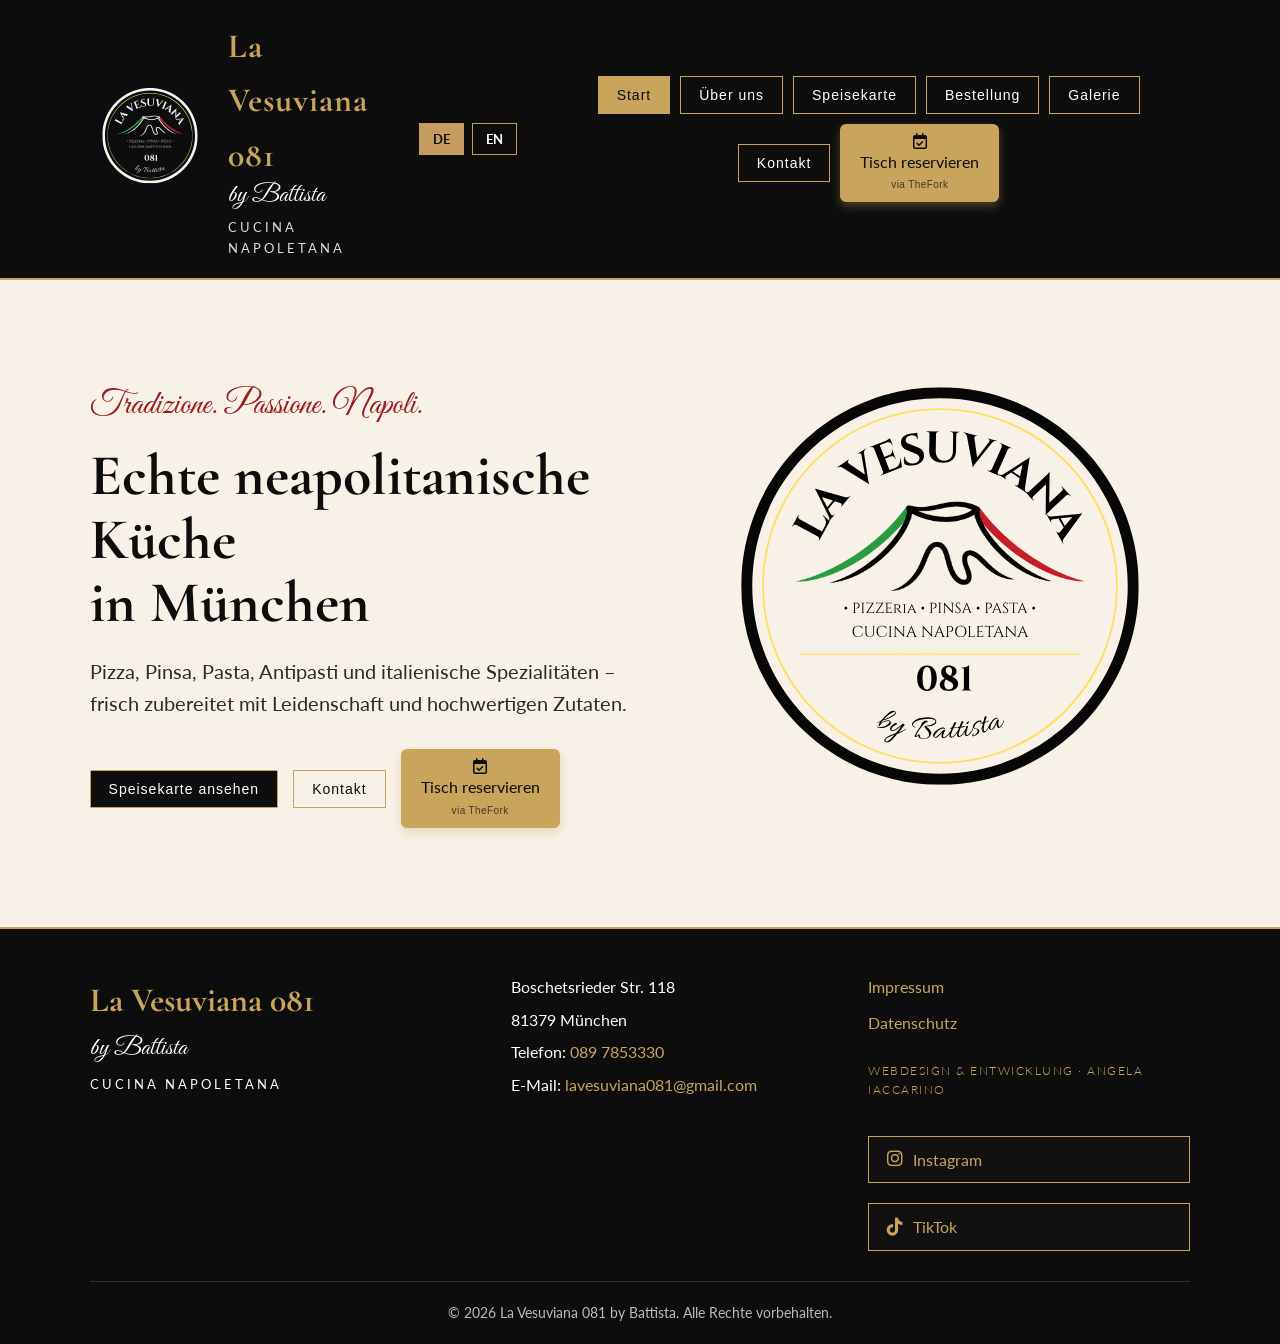
==== commit 6f4d51e0: "Halloweenflyer entfernt" ====
--- a/WEBSEITE-LA-VESUVIANA-081/index.html
+++ b/WEBSEITE-LA-VESUVIANA-081/index.html
@@ -77,27 +77,7 @@
 </head>
 
 <body>
-  <!-- Halloween Popup -->
-
-  <div id="flyerPopup" class="flyer-popup">
-
-    <!-- Halloween Hintergrundbild -->
-    <div class="halloween-background"></div>
-
-    <!-- Flyer -->
-    <div class="flyer-popup-content">
-
-      <button id="closeFlyer" class="flyer-close">
-        &times;
-      </button>
-
-      <img src="halloween-flyer.png" alt="Halloween Kürbis-Menü bei La Vesuviana 081">
-
-    </div>
-
-  </div>
-
-  <!-- HEADER -->
+   <!-- HEADER -->
   <header class="site-header">
 
     <div class="logo-box">
@@ -247,7 +227,7 @@
           Menu in English
         </a>
 
-        <a href="speisekarte-woche.pdf?v=20260927" target="_blank" class="menu-pdf-btn" data-i18n="menuWeekly">
+        <a href="speisekarte-woche.pdf?v=20261012" target="_blank" class="menu-pdf-btn" data-i18n="menuWeekly">
           Wochenkarte
         </a>
 
--- a/WEBSEITE-LA-VESUVIANA-081/style.css
+++ b/WEBSEITE-LA-VESUVIANA-081/style.css
@@ -857,132 +857,6 @@
 }
 
 
-/* Beim Navigieren direkt richtig positionieren */
-
-.page {
-  scroll-margin-top: 20px;
-}
-
-
-/* HALLOWEEN FLYER POPUP */
-
-.flyer-popup {
-  position: fixed;
-  inset: 0;
-
-  display: flex;
-  justify-content: center;
-  align-items: center;
-
-  background: rgba(0, 0, 0, 0.15);
-
-  overflow: hidden;
-  z-index: 9999;
-
-  animation: popupFade 0.5s ease;
-}
-
-
-/* HALLOWEEN HINTERGRUND */
-
-.halloween-background {
-  position: absolute;
-  inset: 0;
-
-  background-image: url("halloween-background.png");
-  background-size: cover;
-  background-position: center;
-  background-repeat: no-repeat;
-
-  opacity: 0.60;
-
-  z-index: 1;
-}
-
-
-/* FLYER */
-
-.flyer-popup-content {
-  position: relative;
-
-  z-index: 3;
-
-  max-width: 90vw;
-  max-height: 90vh;
-
-  animation: flyerAppear 0.7s ease;
-}
-
-
-.flyer-popup-content img {
-  display: block;
-
-  max-width: 90vw;
-  max-height: 90vh;
-
-  width: auto;
-  height: auto;
-
-  object-fit: contain;
-
-  border-radius: 8px;
-}
-
-
-/* SCHLIESSEN BUTTON */
-
-.flyer-close {
-  position: absolute;
-
-  top: -15px;
-  right: -15px;
-
-  width: 40px;
-  height: 40px;
-
-  border: none;
-  border-radius: 50%;
-
-  background: white;
-  color: black;
-
-  font-size: 28px;
-  line-height: 40px;
-
-  cursor: pointer;
-
-  z-index: 5;
-}
-
-
-/* ANIMATIONEN */
-
-@keyframes popupFade {
-
-  from {
-    opacity: 0;
-  }
-
-  to {
-    opacity: 1;
-  }
-}
-
-
-@keyframes flyerAppear {
-
-  from {
-    opacity: 0;
-    transform: scale(0.85);
-  }
-
-  to {
-    opacity: 1;
-    transform: scale(1);
-  }
-}
-
-
 
 /* RESERVIERUNG NAV BUTTON STYLES */
 
@@ -1361,25 +1235,4 @@
     font-size: 20px;
   }
 
-  .flyer-popup-content {
-    max-width: 92vw;
-    max-height: 85vh;
-  }
-
-  .flyer-popup-content img {
-    max-width: 92vw;
-    max-height: 85vh;
-  }
-
-  .flyer-close {
-    top: -12px;
-    right: -8px;
-
-    width: 36px;
-    height: 36px;
-
-    font-size: 24px;
-    line-height: 36px;
-  }
-
 }
